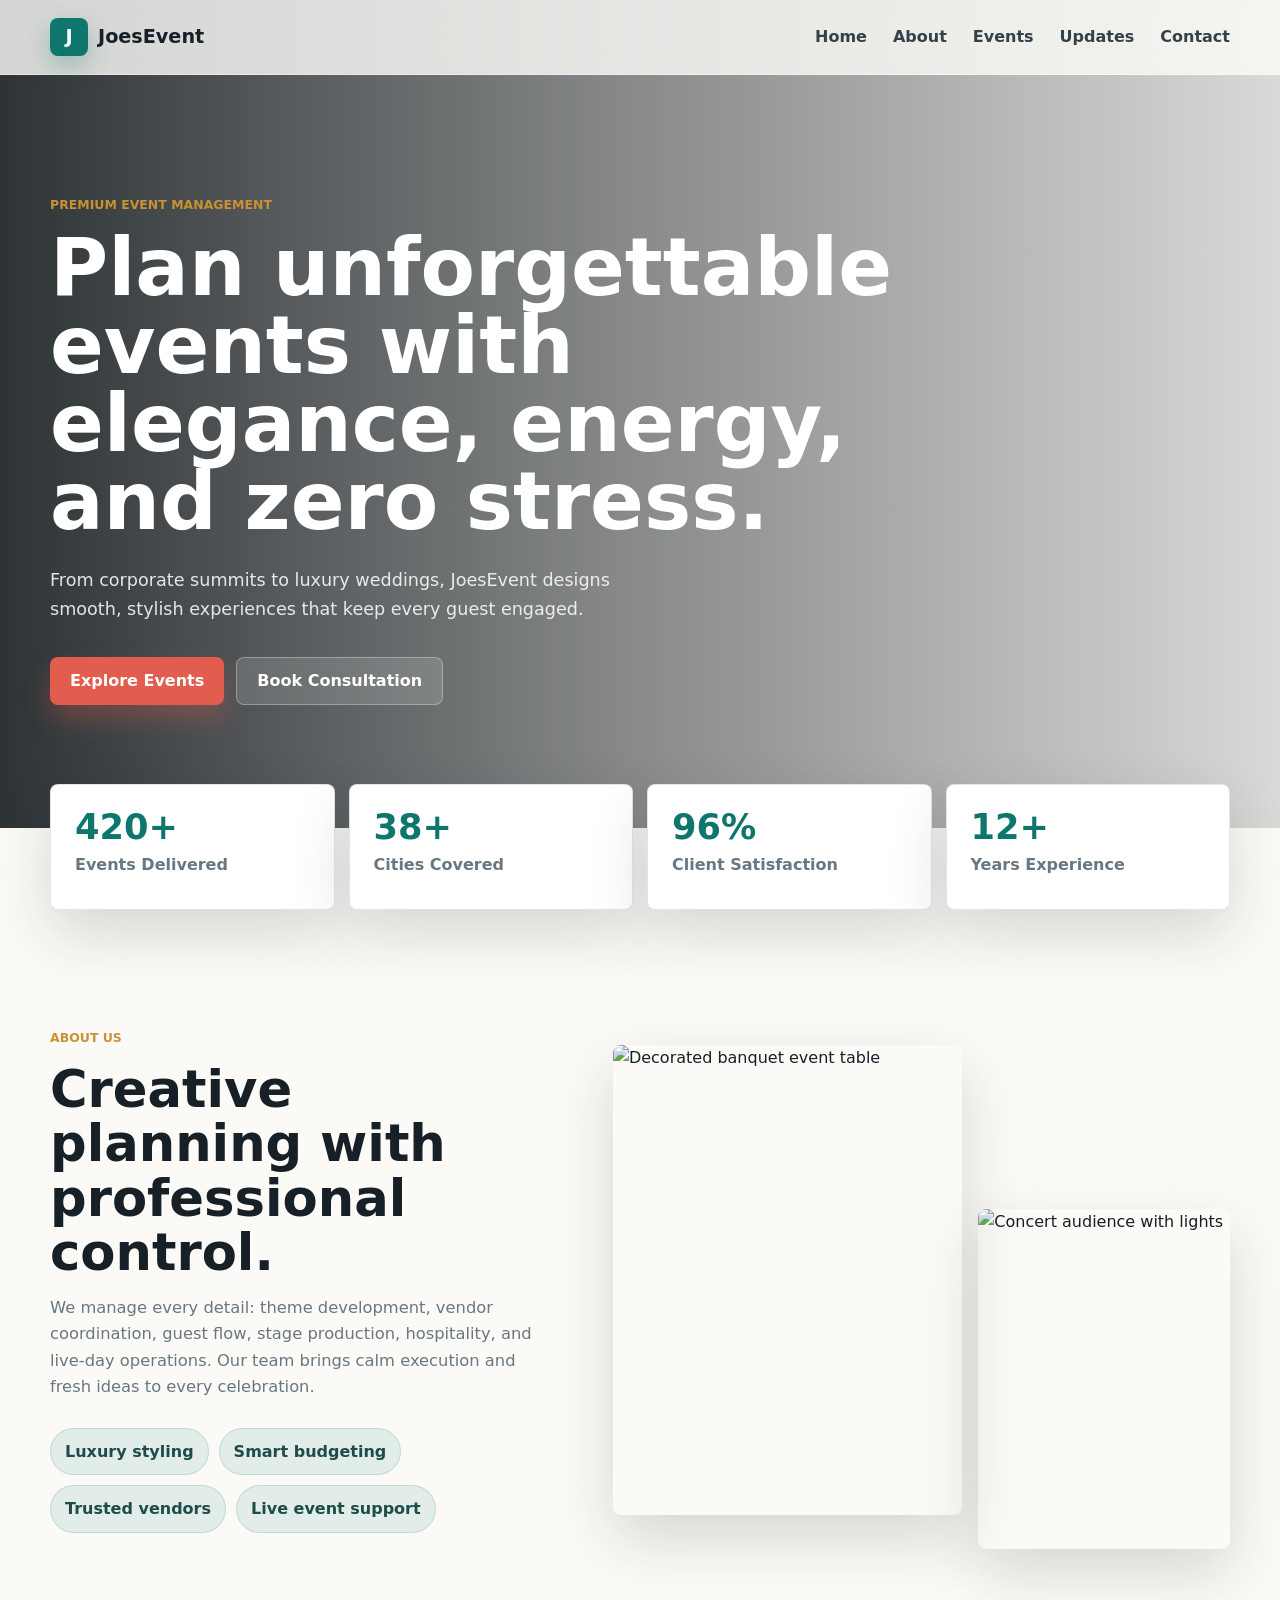
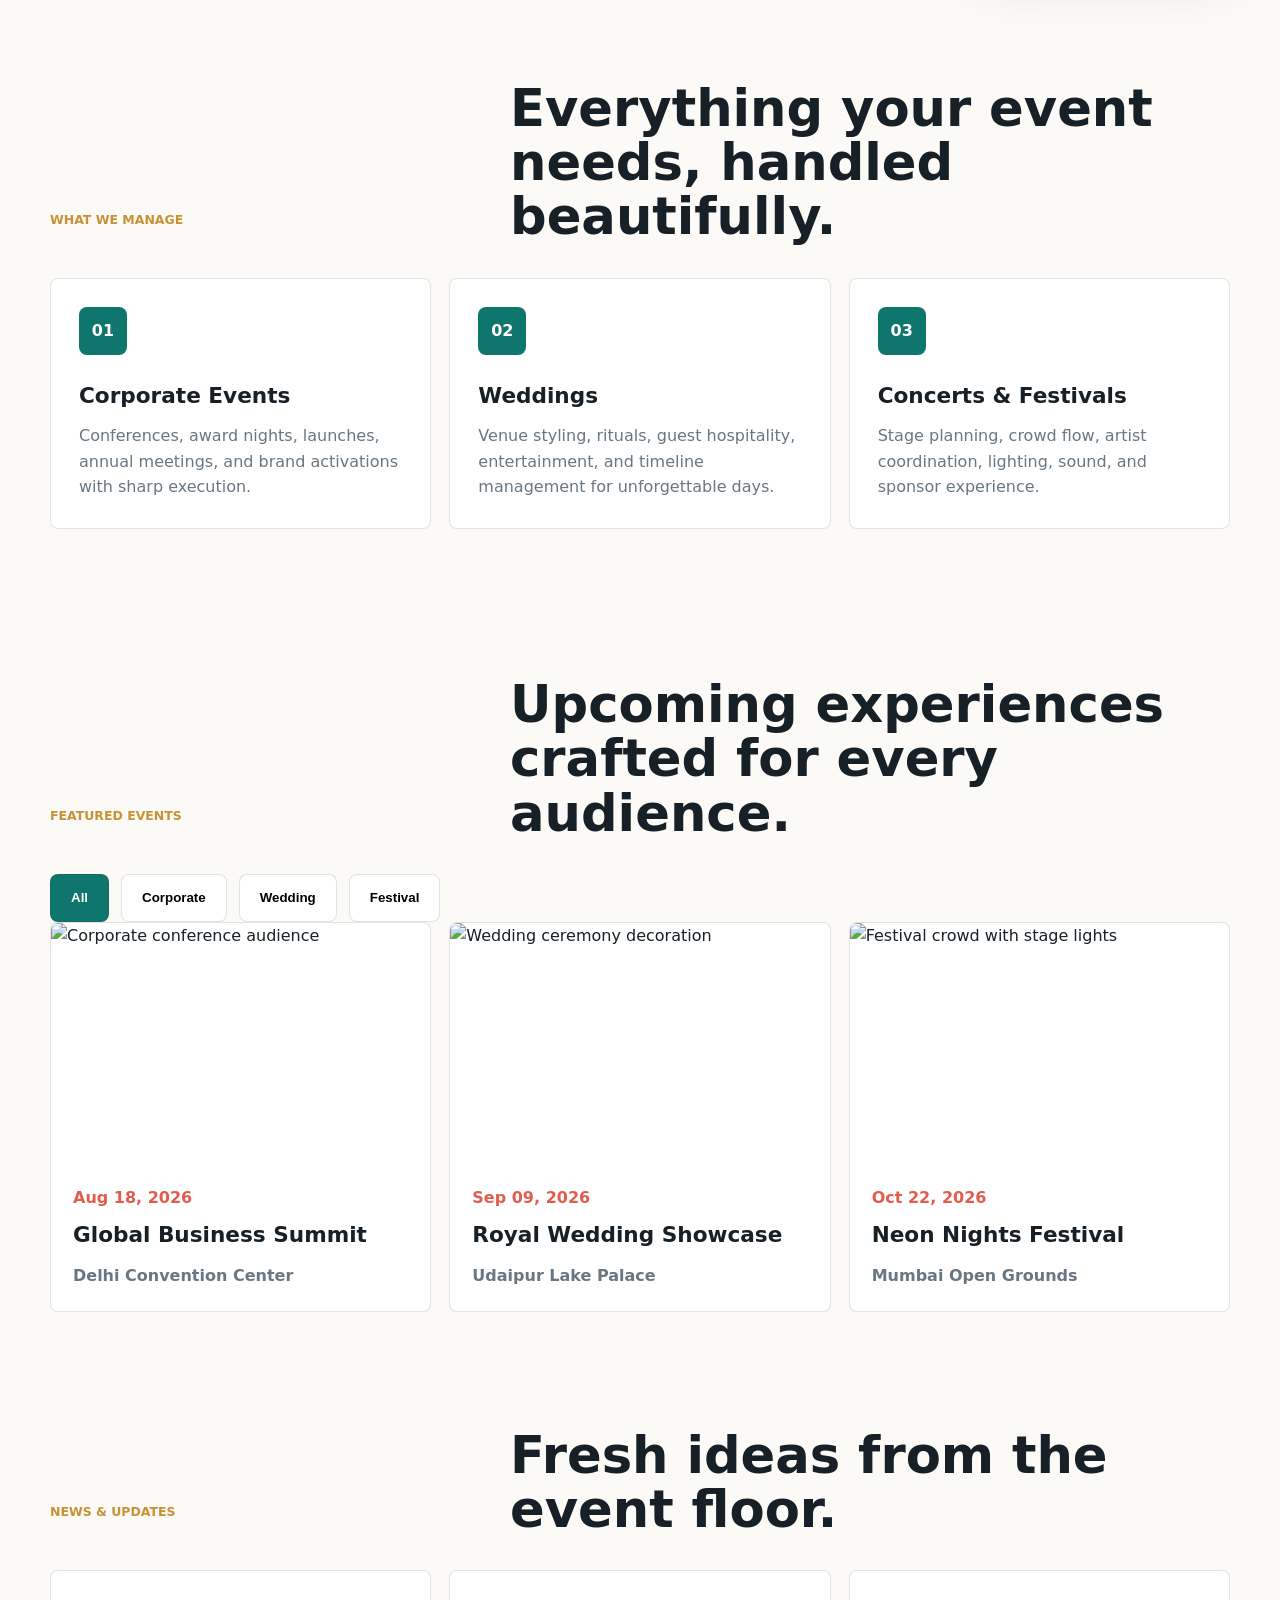
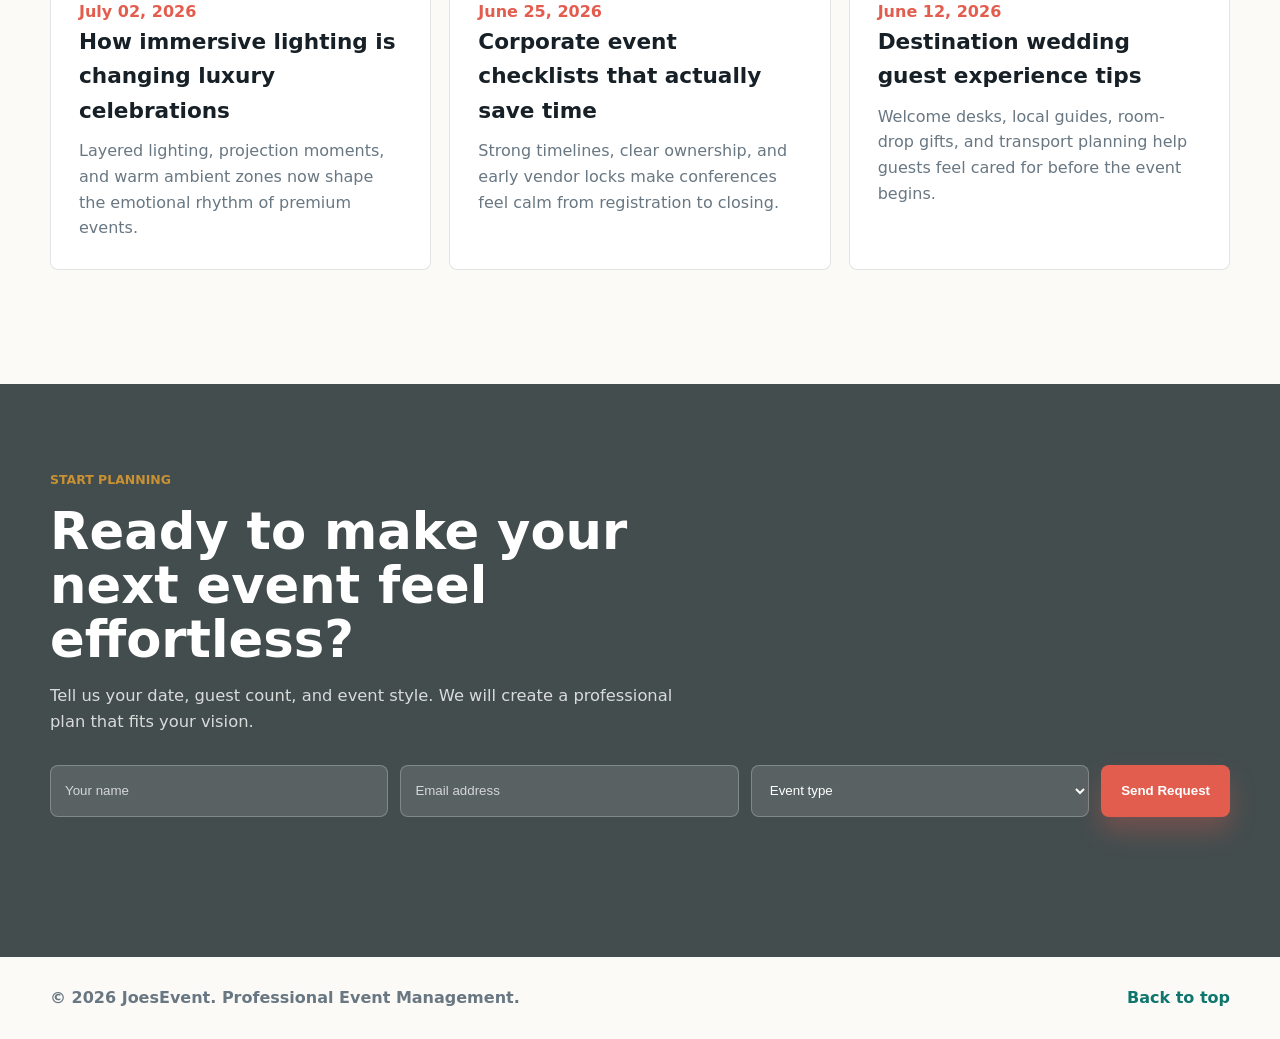
==== index.html @ 046318e8 "Add Eventra event management website" ====
<!DOCTYPE html>
<html lang="en">
  <head>
    <meta charset="UTF-8" />
    <meta name="viewport" content="width=device-width, initial-scale=1.0" />
    <title>JoesEvent | Professional Event Management</title>
    <meta
      name="description"
      content="JoesEvent is a polished event management website for corporate events, weddings, concerts, festivals, and private celebrations."
    />
    <link rel="preconnect" href="https://images.unsplash.com" />
    <link rel="stylesheet" href="styles.css" />
  </head>
  <body>
    <header class="site-header" id="top">
      <nav class="navbar" aria-label="Main navigation">
        <a class="brand" href="#home" aria-label="JoesEvent home">
          <span class="brand-mark">J</span>
          <span>JoesEvent</span>
        </a>

        <button class="menu-toggle" type="button" aria-label="Open menu" aria-expanded="false">
          <span></span>
          <span></span>
          <span></span>
        </button>

        <div class="nav-links">
          <a href="#home">Home</a>
          <a href="#about">About</a>
          <a href="#events">Events</a>
          <a href="#updates">Updates</a>
          <a href="#contact">Contact</a>
        </div>
      </nav>
    </header>

    <main>
      <section class="hero" id="home">
        <div class="hero-bg" role="img" aria-label="Elegant event hall with lighting and guests"></div>
        <div class="hero-overlay"></div>
        <div class="hero-content reveal">
          <p class="eyebrow">Premium Event Management</p>
          <h1>Plan unforgettable events with elegance, energy, and zero stress.</h1>
          <p class="hero-copy">
            From corporate summits to luxury weddings, JoesEvent designs smooth, stylish experiences that keep every guest engaged.
          </p>
          <div class="hero-actions">
            <a class="btn primary" href="#events">Explore Events</a>
            <a class="btn secondary" href="#contact">Book Consultation</a>
          </div>
        </div>
      </section>

      <section class="stats" aria-label="JoesEvent achievements">
        <div class="stat reveal">
          <strong data-count="420">0</strong>
          <span>Events Delivered</span>
        </div>
        <div class="stat reveal">
          <strong data-count="38">0</strong>
          <span>Cities Covered</span>
        </div>
        <div class="stat reveal">
          <strong data-count="96">0</strong>
          <span>Client Satisfaction</span>
        </div>
        <div class="stat reveal">
          <strong data-count="12">0</strong>
          <span>Years Experience</span>
        </div>
      </section>

      <section class="section about" id="about">
        <div class="section-text reveal">
          <p class="eyebrow">About Us</p>
          <h2>Creative planning with professional control.</h2>
          <p>
            We manage every detail: theme development, vendor coordination, guest flow, stage production, hospitality, and live-day operations.
            Our team brings calm execution and fresh ideas to every celebration.
          </p>
          <div class="feature-list">
            <span>Luxury styling</span>
            <span>Smart budgeting</span>
            <span>Trusted vendors</span>
            <span>Live event support</span>
          </div>
        </div>
        <div class="image-stack reveal">
          <img
            src="https://images.unsplash.com/photo-1511795409834-ef04bbd61622?auto=format&fit=crop&w=900&q=80"
            alt="Decorated banquet event table"
          />
          <img
            src="https://images.unsplash.com/photo-1505236858219-8359eb29e329?auto=format&fit=crop&w=720&q=80"
            alt="Concert audience with lights"
          />
        </div>
      </section>

      <section class="section services">
        <div class="section-heading reveal">
          <p class="eyebrow">What We Manage</p>
          <h2>Everything your event needs, handled beautifully.</h2>
        </div>
        <div class="service-grid">
          <article class="service-card reveal">
            <span class="service-icon">01</span>
            <h3>Corporate Events</h3>
            <p>Conferences, award nights, launches, annual meetings, and brand activations with sharp execution.</p>
          </article>
          <article class="service-card reveal">
            <span class="service-icon">02</span>
            <h3>Weddings</h3>
            <p>Venue styling, rituals, guest hospitality, entertainment, and timeline management for unforgettable days.</p>
          </article>
          <article class="service-card reveal">
            <span class="service-icon">03</span>
            <h3>Concerts & Festivals</h3>
            <p>Stage planning, crowd flow, artist coordination, lighting, sound, and sponsor experience.</p>
          </article>
        </div>
      </section>

      <section class="section events" id="events">
        <div class="section-heading reveal">
          <p class="eyebrow">Featured Events</p>
          <h2>Upcoming experiences crafted for every audience.</h2>
        </div>

        <div class="filters reveal" aria-label="Event filters">
          <button class="filter active" type="button" data-filter="all">All</button>
          <button class="filter" type="button" data-filter="corporate">Corporate</button>
          <button class="filter" type="button" data-filter="wedding">Wedding</button>
          <button class="filter" type="button" data-filter="festival">Festival</button>
        </div>

        <div class="event-grid">
          <article class="event-card reveal" data-category="corporate">
            <img src="https://images.unsplash.com/photo-1540575467063-178a50c2df87?auto=format&fit=crop&w=800&q=80" alt="Corporate conference audience" />
            <div>
              <p>Aug 18, 2026</p>
              <h3>Global Business Summit</h3>
              <span>Delhi Convention Center</span>
            </div>
          </article>
          <article class="event-card reveal" data-category="wedding">
            <img src="https://images.unsplash.com/photo-1523438885200-e635ba2c371e?auto=format&fit=crop&w=800&q=80" alt="Wedding ceremony decoration" />
            <div>
              <p>Sep 09, 2026</p>
              <h3>Royal Wedding Showcase</h3>
              <span>Udaipur Lake Palace</span>
            </div>
          </article>
          <article class="event-card reveal" data-category="festival">
            <img src="https://images.unsplash.com/photo-1492684223066-81342ee5ff30?auto=format&fit=crop&w=800&q=80" alt="Festival crowd with stage lights" />
            <div>
              <p>Oct 22, 2026</p>
              <h3>Neon Nights Festival</h3>
              <span>Mumbai Open Grounds</span>
            </div>
          </article>
        </div>
      </section>

      <section class="section updates" id="updates">
        <div class="section-heading reveal">
          <p class="eyebrow">News & Updates</p>
          <h2>Fresh ideas from the event floor.</h2>
        </div>
        <div class="update-grid">
          <article class="update-card reveal">
            <time datetime="2026-07-02">July 02, 2026</time>
            <h3>How immersive lighting is changing luxury celebrations</h3>
            <p>Layered lighting, projection moments, and warm ambient zones now shape the emotional rhythm of premium events.</p>
          </article>
          <article class="update-card reveal">
            <time datetime="2026-06-25">June 25, 2026</time>
            <h3>Corporate event checklists that actually save time</h3>
            <p>Strong timelines, clear ownership, and early vendor locks make conferences feel calm from registration to closing.</p>
          </article>
          <article class="update-card reveal">
            <time datetime="2026-06-12">June 12, 2026</time>
            <h3>Destination wedding guest experience tips</h3>
            <p>Welcome desks, local guides, room-drop gifts, and transport planning help guests feel cared for before the event begins.</p>
          </article>
        </div>
      </section>

      <section class="cta" id="contact">
        <div class="cta-content reveal">
          <p class="eyebrow">Start Planning</p>
          <h2>Ready to make your next event feel effortless?</h2>
          <p>Tell us your date, guest count, and event style. We will create a professional plan that fits your vision.</p>
          <form class="contact-form">
            <input type="text" name="name" placeholder="Your name" aria-label="Your name" required />
            <input type="email" name="email" placeholder="Email address" aria-label="Email address" required />
            <select name="eventType" aria-label="Event type" required>
              <option value="">Event type</option>
              <option>Corporate</option>
              <option>Wedding</option>
              <option>Festival</option>
              <option>Private Party</option>
            </select>
            <button class="btn primary" type="submit">Send Request</button>
          </form>
          <p class="form-status" role="status" aria-live="polite"></p>
        </div>
      </section>
    </main>

    <footer class="site-footer">
      <p>&copy; 2026 JoesEvent. Professional Event Management.</p>
      <a href="#top">Back to top</a>
    </footer>

    <script src="script.js"></script>
  </body>
</html>
---- styles.css ----
:root {
  --ink: #172026;
  --muted: #687782;
  --paper: #fbfaf7;
  --white: #ffffff;
  --teal: #0f766e;
  --coral: #e35d4f;
  --gold: #c89134;
  --line: rgba(23, 32, 38, 0.12);
  --shadow: 0 24px 60px rgba(23, 32, 38, 0.16);
}

* {
  box-sizing: border-box;
}

html {
  scroll-behavior: smooth;
}

body {
  margin: 0;
  font-family: Inter, ui-sans-serif, system-ui, -apple-system, BlinkMacSystemFont, "Segoe UI", sans-serif;
  color: var(--ink);
  background: var(--paper);
  line-height: 1.6;
}

img {
  display: block;
  width: 100%;
}

a {
  color: inherit;
  text-decoration: none;
}

.site-header {
  position: fixed;
  inset: 0 0 auto;
  z-index: 20;
  background: rgba(251, 250, 247, 0.82);
  border-bottom: 1px solid rgba(255, 255, 255, 0.35);
  backdrop-filter: blur(18px);
}

.navbar {
  width: min(1180px, calc(100% - 32px));
  min-height: 74px;
  margin: 0 auto;
  display: flex;
  align-items: center;
  justify-content: space-between;
  gap: 24px;
}

.brand {
  display: inline-flex;
  align-items: center;
  gap: 10px;
  font-size: 1.2rem;
  font-weight: 800;
}

.brand-mark {
  display: grid;
  place-items: center;
  width: 38px;
  height: 38px;
  color: var(--white);
  background: var(--teal);
  border-radius: 8px;
  box-shadow: 0 10px 24px rgba(15, 118, 110, 0.3);
}

.nav-links {
  display: flex;
  align-items: center;
  gap: 26px;
  color: #334148;
  font-weight: 700;
}

.nav-links a {
  position: relative;
}

.nav-links a::after {
  position: absolute;
  left: 0;
  bottom: -8px;
  width: 0;
  height: 2px;
  content: "";
  background: var(--coral);
  transition: width 220ms ease;
}

.nav-links a:hover::after {
  width: 100%;
}

.menu-toggle {
  display: none;
  width: 44px;
  height: 44px;
  border: 1px solid var(--line);
  border-radius: 8px;
  background: var(--white);
  cursor: pointer;
}

.menu-toggle span {
  display: block;
  width: 20px;
  height: 2px;
  margin: 5px auto;
  background: var(--ink);
}

.hero {
  position: relative;
  min-height: 92vh;
  display: grid;
  align-items: center;
  overflow: hidden;
}

.hero-bg {
  position: absolute;
  inset: 0;
  background-image: url("https://images.unsplash.com/photo-1519167758481-83f550bb49b3?auto=format&fit=crop&w=1800&q=85");
  background-position: center;
  background-size: cover;
  transform: scale(1.05);
  animation: heroFloat 14s ease-in-out infinite alternate;
}

.hero-overlay {
  position: absolute;
  inset: 0;
  background: linear-gradient(90deg, rgba(12, 18, 22, 0.86), rgba(12, 18, 22, 0.48), rgba(12, 18, 22, 0.14));
}

.hero-content {
  position: relative;
  width: min(1180px, calc(100% - 32px));
  margin: 0 auto;
  padding-top: 72px;
  color: var(--white);
}

.eyebrow {
  margin: 0 0 14px;
  color: var(--gold);
  font-size: 0.78rem;
  font-weight: 900;
  letter-spacing: 0;
  text-transform: uppercase;
}

h1,
h2,
h3,
p {
  overflow-wrap: anywhere;
}

h1 {
  max-width: 920px;
  margin: 0;
  font-size: clamp(2.7rem, 6.2vw, 5.2rem);
  line-height: 0.98;
}

.hero-copy {
  max-width: 620px;
  margin: 26px 0 0;
  color: rgba(255, 255, 255, 0.86);
  font-size: 1.1rem;
}

.hero-actions,
.filters {
  display: flex;
  flex-wrap: wrap;
  gap: 12px;
  margin-top: 34px;
}

.btn,
.filter {
  min-height: 48px;
  display: inline-flex;
  align-items: center;
  justify-content: center;
  border: 0;
  border-radius: 8px;
  padding: 0 20px;
  font-weight: 800;
  cursor: pointer;
  transition: transform 180ms ease, box-shadow 180ms ease, background 180ms ease;
}

.btn:hover,
.filter:hover {
  transform: translateY(-2px);
}

.primary {
  color: var(--white);
  background: var(--coral);
  box-shadow: 0 14px 26px rgba(227, 93, 79, 0.3);
}

.secondary {
  color: var(--white);
  background: rgba(255, 255, 255, 0.14);
  border: 1px solid rgba(255, 255, 255, 0.3);
}

.section,
.stats,
.cta-content {
  width: min(1180px, calc(100% - 32px));
  margin: 0 auto;
}

.stats {
  display: grid;
  grid-template-columns: repeat(4, 1fr);
  gap: 14px;
  transform: translateY(-44px);
}

.stat {
  min-height: 126px;
  padding: 24px;
  background: var(--white);
  border: 1px solid var(--line);
  border-radius: 8px;
  box-shadow: var(--shadow);
}

.stat strong {
  display: block;
  color: var(--teal);
  font-size: 2.2rem;
  line-height: 1;
}

.stat span {
  display: block;
  margin-top: 8px;
  color: var(--muted);
  font-weight: 700;
}

.section {
  padding: 74px 0;
}

.about {
  display: grid;
  grid-template-columns: 0.9fr 1.1fr;
  gap: 58px;
  align-items: center;
}

.section-text h2,
.section-heading h2,
.cta h2 {
  max-width: 720px;
  margin: 0;
  font-size: clamp(2rem, 4vw, 3.6rem);
  line-height: 1.06;
}

.section-text p:not(.eyebrow),
.cta p:not(.eyebrow) {
  max-width: 640px;
  color: var(--muted);
  font-size: 1.02rem;
}

.feature-list {
  display: flex;
  flex-wrap: wrap;
  gap: 10px;
  margin-top: 28px;
}

.feature-list span {
  padding: 10px 14px;
  color: #1d4c49;
  background: rgba(15, 118, 110, 0.1);
  border: 1px solid rgba(15, 118, 110, 0.16);
  border-radius: 999px;
  font-weight: 800;
}

.image-stack {
  display: grid;
  grid-template-columns: 1fr 0.72fr;
  gap: 16px;
  align-items: end;
}

.image-stack img {
  height: 470px;
  object-fit: cover;
  border-radius: 8px;
  box-shadow: var(--shadow);
}

.image-stack img:nth-child(2) {
  height: 340px;
  margin-bottom: -34px;
}

.section-heading {
  display: flex;
  align-items: end;
  justify-content: space-between;
  gap: 24px;
  margin-bottom: 34px;
}

.service-grid,
.event-grid,
.update-grid {
  display: grid;
  grid-template-columns: repeat(3, 1fr);
  gap: 18px;
}

.service-card,
.update-card {
  min-height: 250px;
  padding: 28px;
  background: var(--white);
  border: 1px solid var(--line);
  border-radius: 8px;
  transition: transform 220ms ease, box-shadow 220ms ease;
}

.service-card:hover,
.update-card:hover,
.event-card:hover {
  transform: translateY(-6px);
  box-shadow: var(--shadow);
}

.service-icon {
  display: inline-grid;
  place-items: center;
  width: 48px;
  height: 48px;
  margin-bottom: 24px;
  color: var(--white);
  background: var(--teal);
  border-radius: 8px;
  font-weight: 900;
}

.service-card h3,
.update-card h3,
.event-card h3 {
  margin: 0 0 10px;
  font-size: 1.35rem;
}

.service-card p,
.update-card p {
  margin: 0;
  color: var(--muted);
}

.filter {
  background: var(--white);
  border: 1px solid var(--line);
}

.filter.active {
  color: var(--white);
  background: var(--teal);
}

.event-card {
  overflow: hidden;
  background: var(--white);
  border: 1px solid var(--line);
  border-radius: 8px;
  transition: transform 220ms ease, box-shadow 220ms ease, opacity 220ms ease;
}

.event-card.hide {
  display: none;
}

.event-card img {
  height: 240px;
  object-fit: cover;
}

.event-card div {
  padding: 22px;
}

.event-card p,
.update-card time {
  margin: 0 0 8px;
  color: var(--coral);
  font-weight: 900;
}

.event-card span {
  color: var(--muted);
  font-weight: 700;
}

.updates {
  padding-top: 42px;
}

.cta {
  margin-top: 40px;
  padding: 86px 0;
  color: var(--white);
  background:
    linear-gradient(rgba(15, 28, 31, 0.78), rgba(15, 28, 31, 0.78)),
    url("https://images.unsplash.com/photo-1464366400600-7168b8af9bc3?auto=format&fit=crop&w=1600&q=85") center/cover;
}

.cta-content p:not(.eyebrow) {
  color: rgba(255, 255, 255, 0.8);
}

.contact-form {
  display: grid;
  grid-template-columns: 1fr 1fr 1fr auto;
  gap: 12px;
  margin-top: 30px;
}

.contact-form input,
.contact-form select {
  min-height: 52px;
  width: 100%;
  border: 1px solid rgba(255, 255, 255, 0.24);
  border-radius: 8px;
  padding: 0 14px;
  color: var(--white);
  background: rgba(255, 255, 255, 0.12);
  outline: none;
}

.contact-form input::placeholder {
  color: rgba(255, 255, 255, 0.74);
}

.contact-form option {
  color: var(--ink);
}

.form-status {
  min-height: 24px;
  margin-top: 14px;
  font-weight: 800;
}

.site-footer {
  width: min(1180px, calc(100% - 32px));
  min-height: 82px;
  margin: 0 auto;
  display: flex;
  align-items: center;
  justify-content: space-between;
  gap: 20px;
  color: var(--muted);
  font-weight: 700;
}

.site-footer a {
  color: var(--teal);
}

.reveal {
  opacity: 0;
  transform: translateY(28px);
  transition: opacity 700ms ease, transform 700ms ease;
}

.reveal.visible {
  opacity: 1;
  transform: translateY(0);
}

@keyframes heroFloat {
  from {
    transform: scale(1.05) translateY(0);
  }
  to {
    transform: scale(1.1) translateY(-18px);
  }
}

@media (max-width: 900px) {
  .menu-toggle {
    display: block;
  }

  .nav-links {
    position: absolute;
    top: 74px;
    right: 16px;
    left: 16px;
    display: none;
    flex-direction: column;
    align-items: stretch;
    gap: 0;
    padding: 12px;
    background: var(--white);
    border: 1px solid var(--line);
    border-radius: 8px;
    box-shadow: var(--shadow);
  }

  .nav-links.open {
    display: flex;
  }

  .nav-links a {
    padding: 12px;
  }

  .stats,
  .about,
  .service-grid,
  .event-grid,
  .update-grid,
  .contact-form {
    grid-template-columns: 1fr 1fr;
  }

  .about {
    gap: 40px;
  }

  .section-heading {
    display: block;
  }

  .contact-form .btn {
    grid-column: span 2;
  }
}

@media (max-width: 640px) {
  .hero {
    min-height: 88vh;
  }

  .hero-overlay {
    background: rgba(12, 18, 22, 0.72);
  }

  .stats,
  .about,
  .service-grid,
  .event-grid,
  .update-grid,
  .contact-form,
  .image-stack {
    grid-template-columns: 1fr;
  }

  .stats {
    transform: translateY(-24px);
  }

  .section {
    padding: 56px 0;
  }

  .image-stack img,
  .image-stack img:nth-child(2) {
    height: 310px;
    margin: 0;
  }

  .contact-form .btn {
    grid-column: auto;
  }

  .site-footer {
    flex-direction: column;
    justify-content: center;
    text-align: center;
  }
}

@media (prefers-reduced-motion: reduce) {
  *,
  *::before,
  *::after {
    scroll-behavior: auto !important;
    animation-duration: 0.01ms !important;
    animation-iteration-count: 1 !important;
    transition-duration: 0.01ms !important;
  }
}
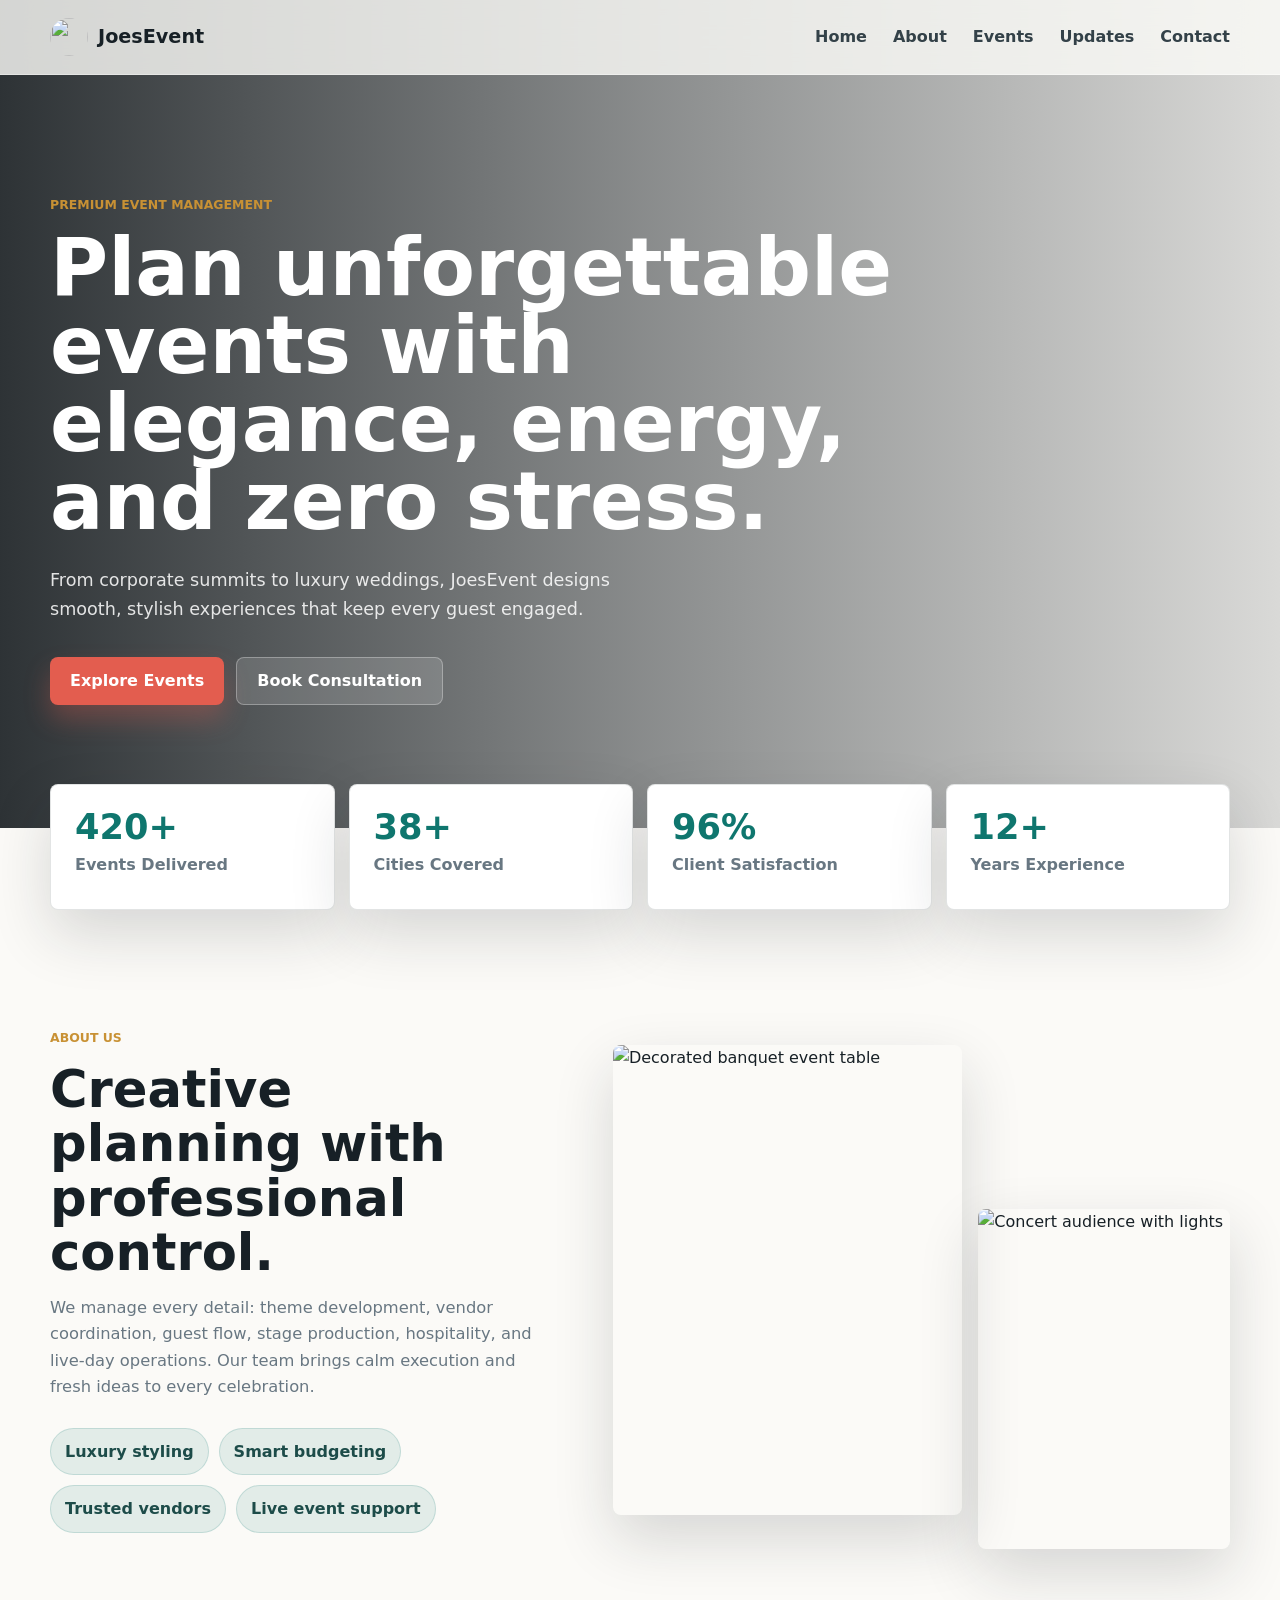
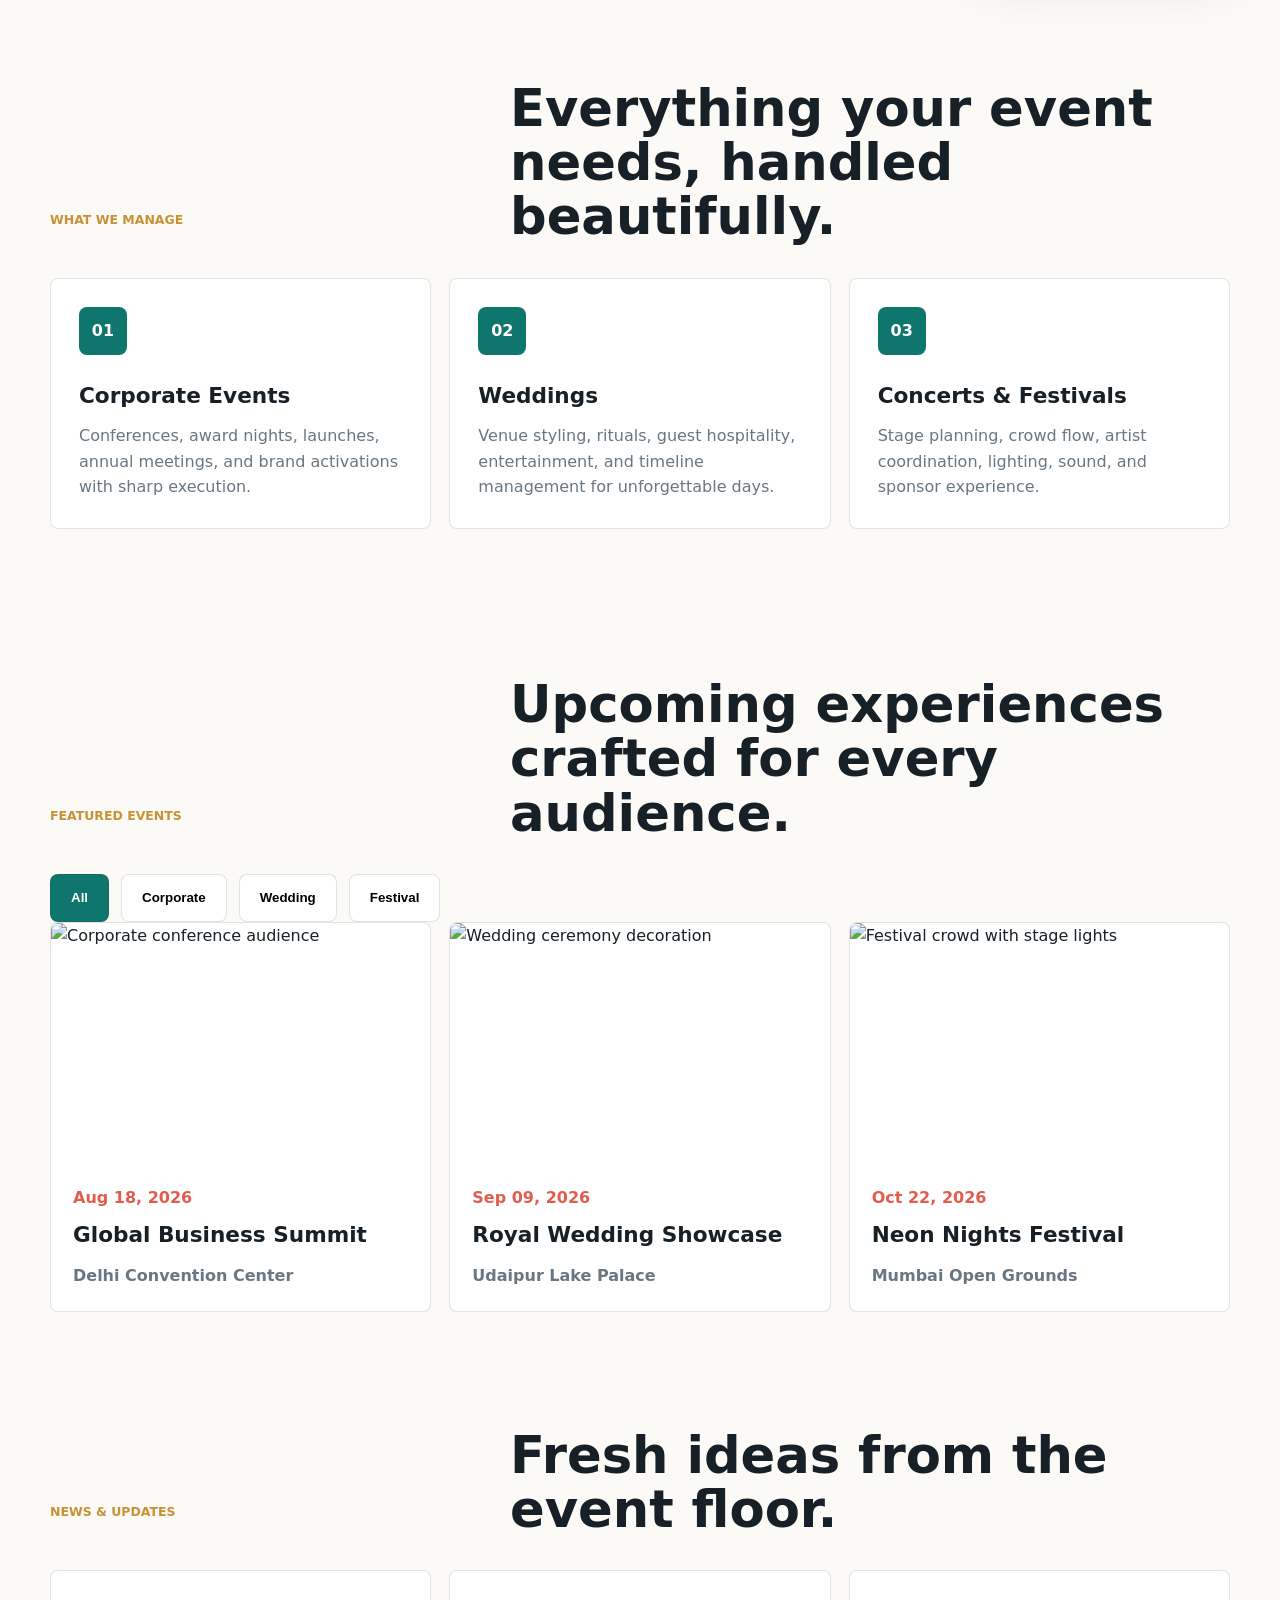
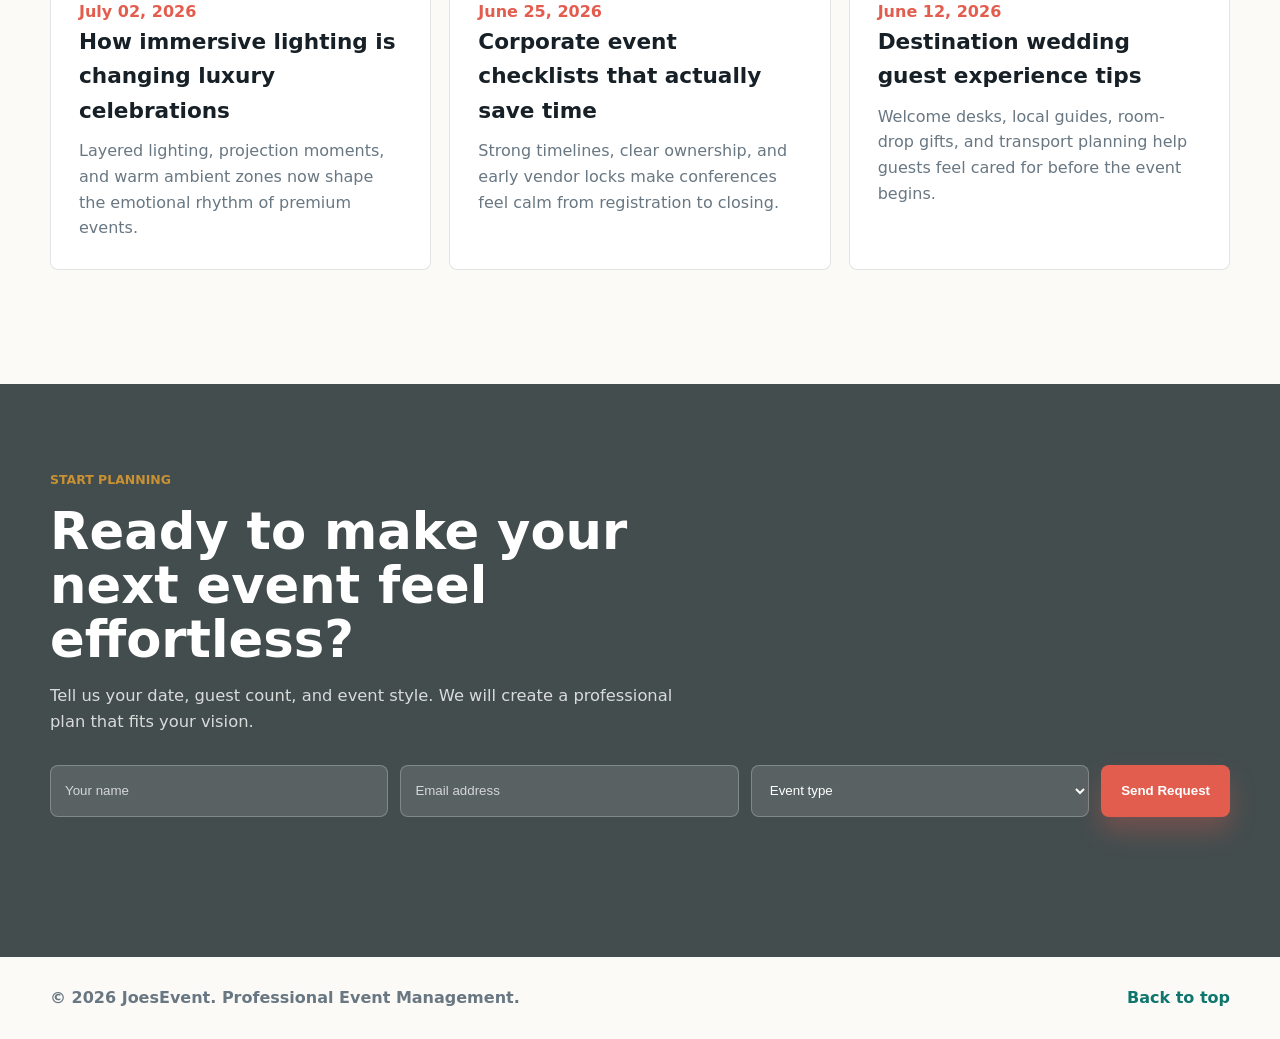
==== commit 00d5cb78: "updates" ====
--- a/index.html
+++ b/index.html
@@ -15,7 +15,7 @@
     <header class="site-header" id="top">
       <nav class="navbar" aria-label="Main navigation">
         <a class="brand" href="#home" aria-label="JoesEvent home">
-          <span class="brand-mark">J</span>
+          <span ><img class="brand-mark" src="../event mange/images/logo.png" >   </span>
           <span>JoesEvent</span>
         </a>
 
--- a/styles.css
+++ b/styles.css
@@ -68,10 +68,10 @@
   place-items: center;
   width: 38px;
   height: 38px;
-  color: var(--white);
-  background: var(--teal);
-  border-radius: 8px;
-  box-shadow: 0 10px 24px rgba(15, 118, 110, 0.3);
+  /* color: var(--white); */
+  /* background: var(--teal); */
+  border-radius: 20px;
+  /* box-shadow: 0 10px 24px; */
 }
 
 .nav-links {
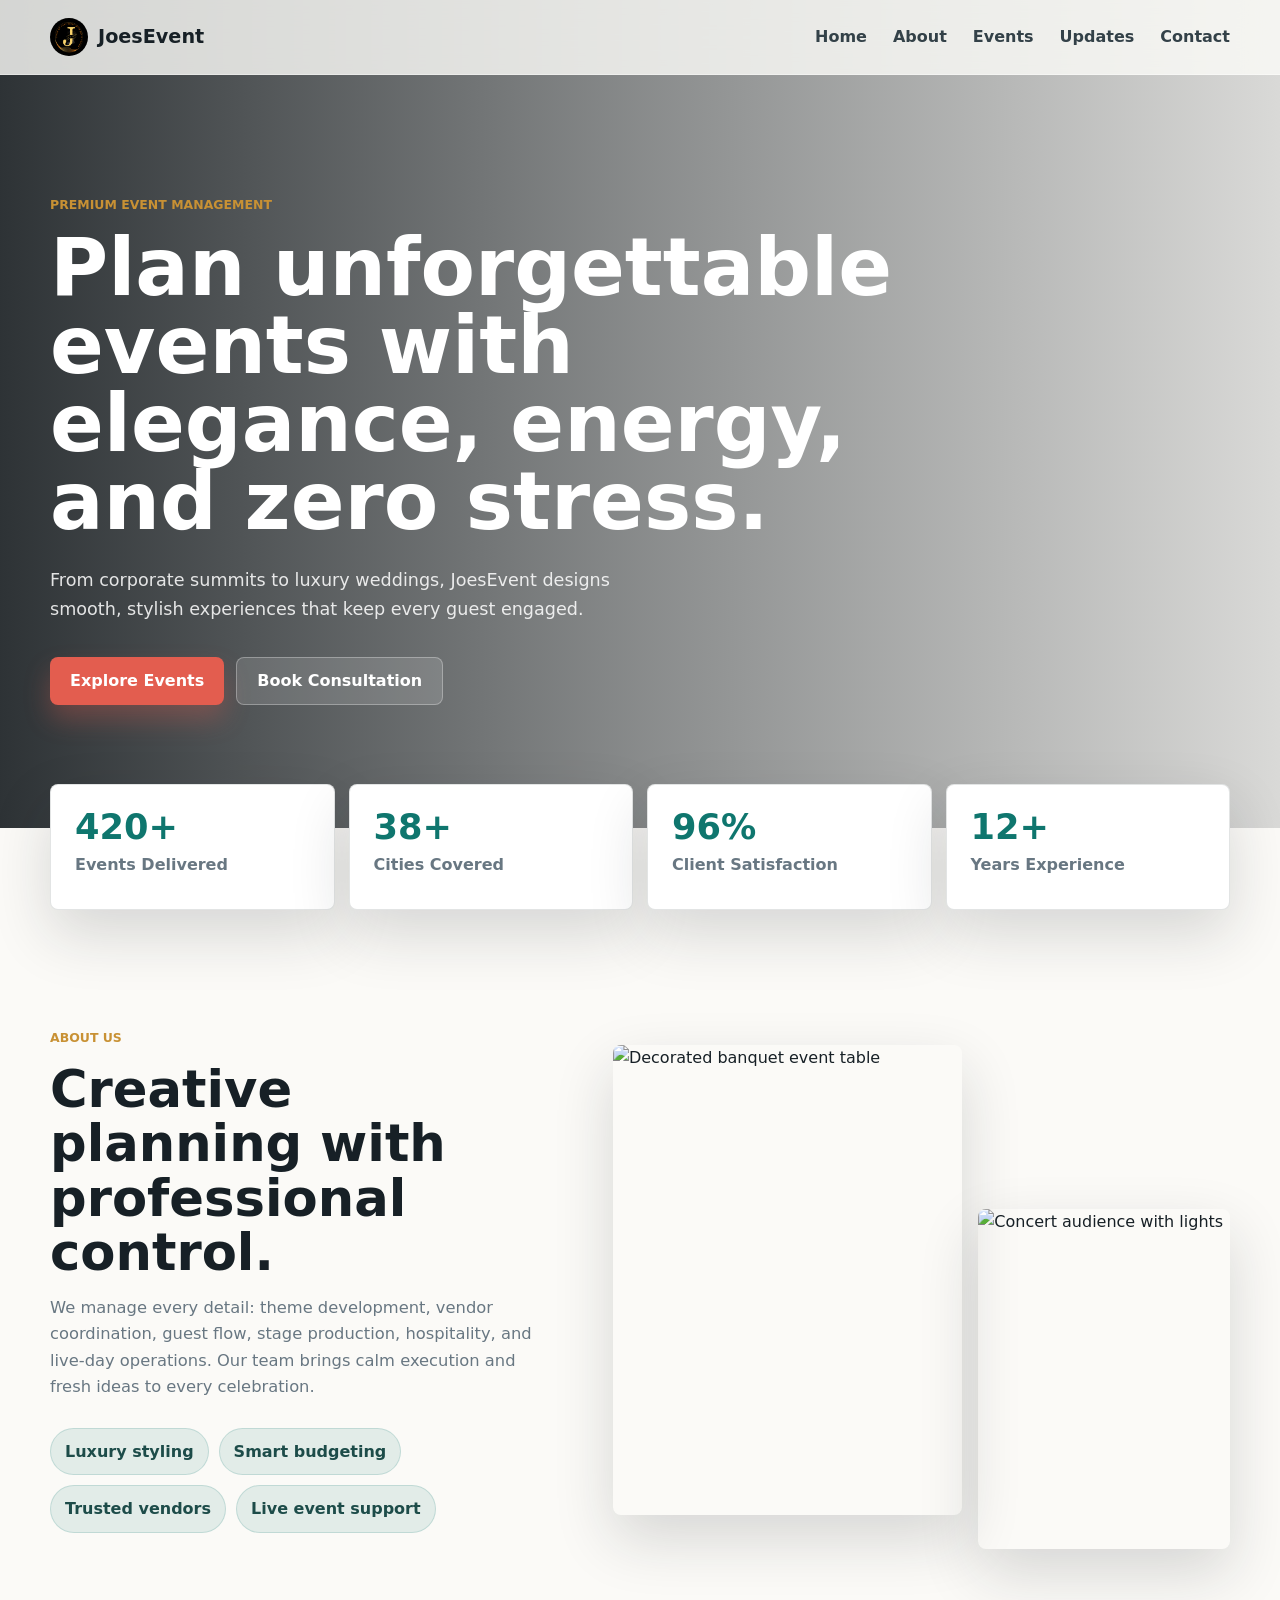
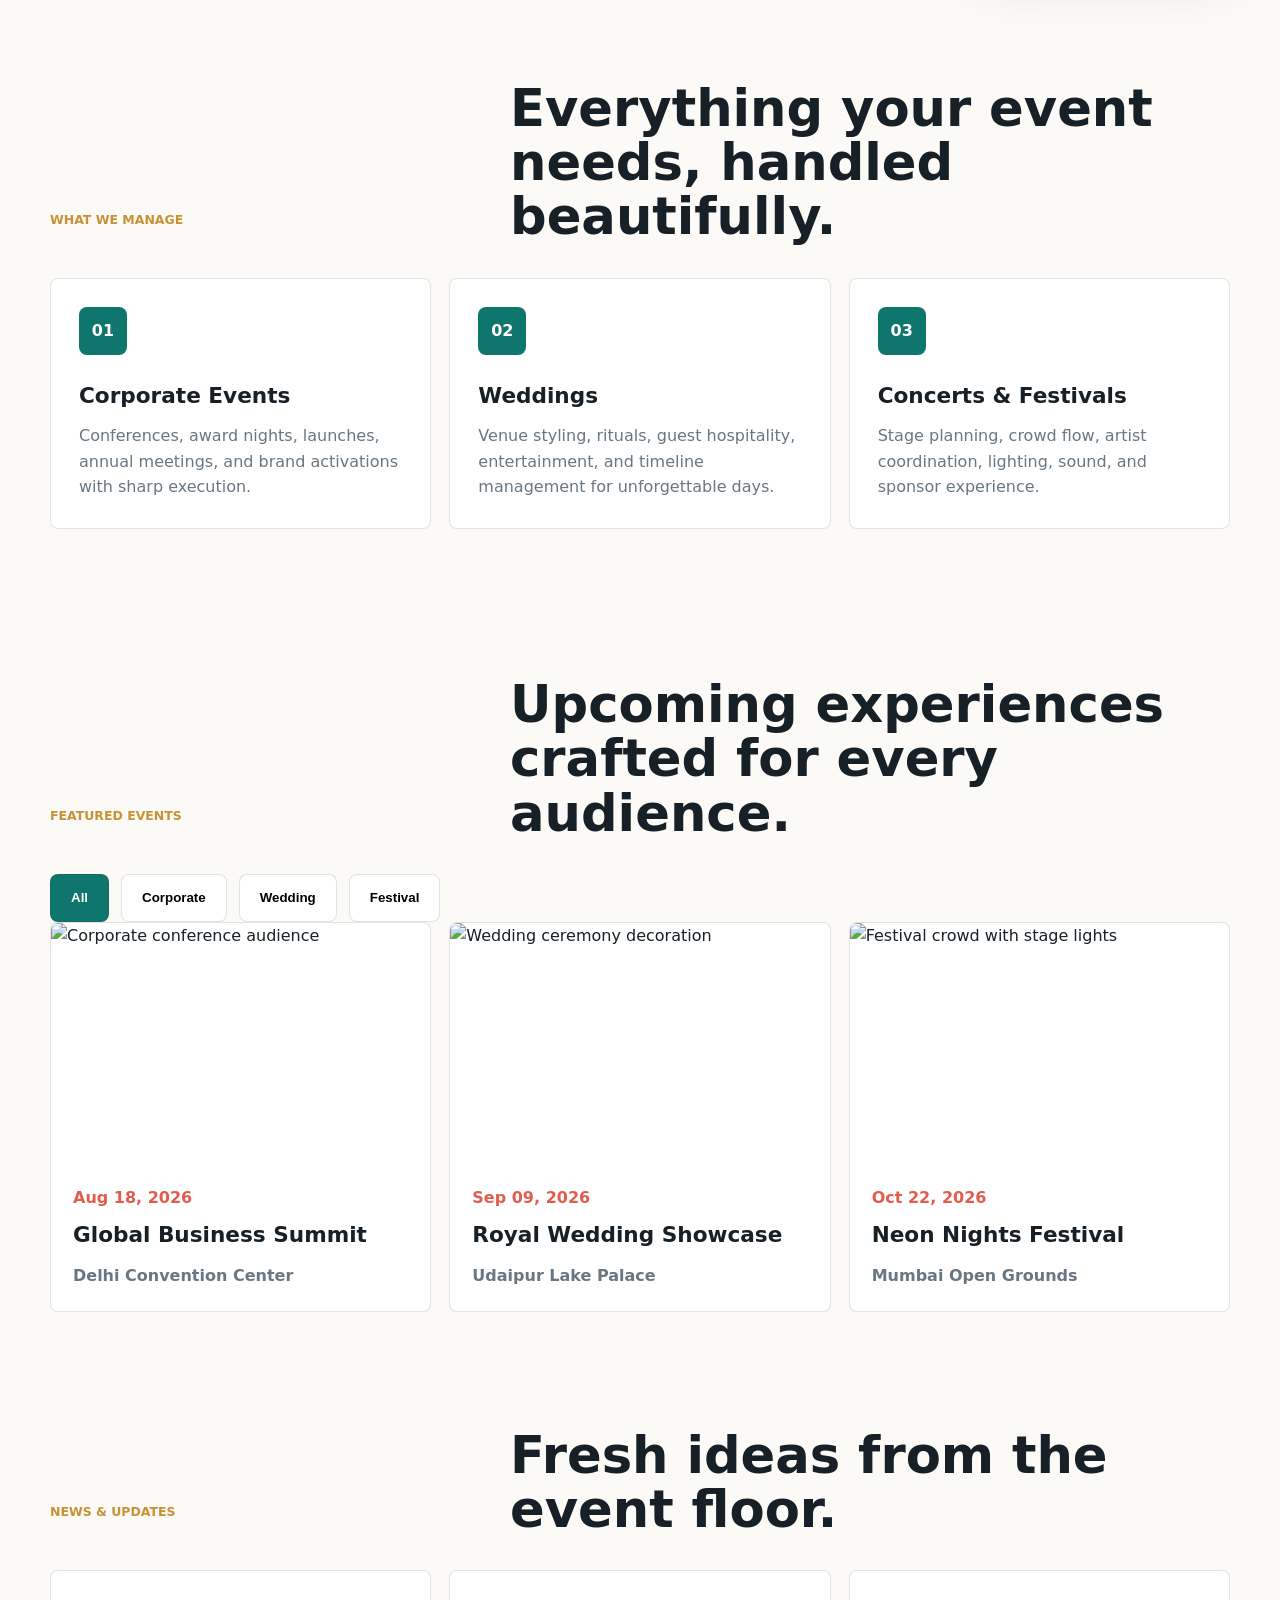
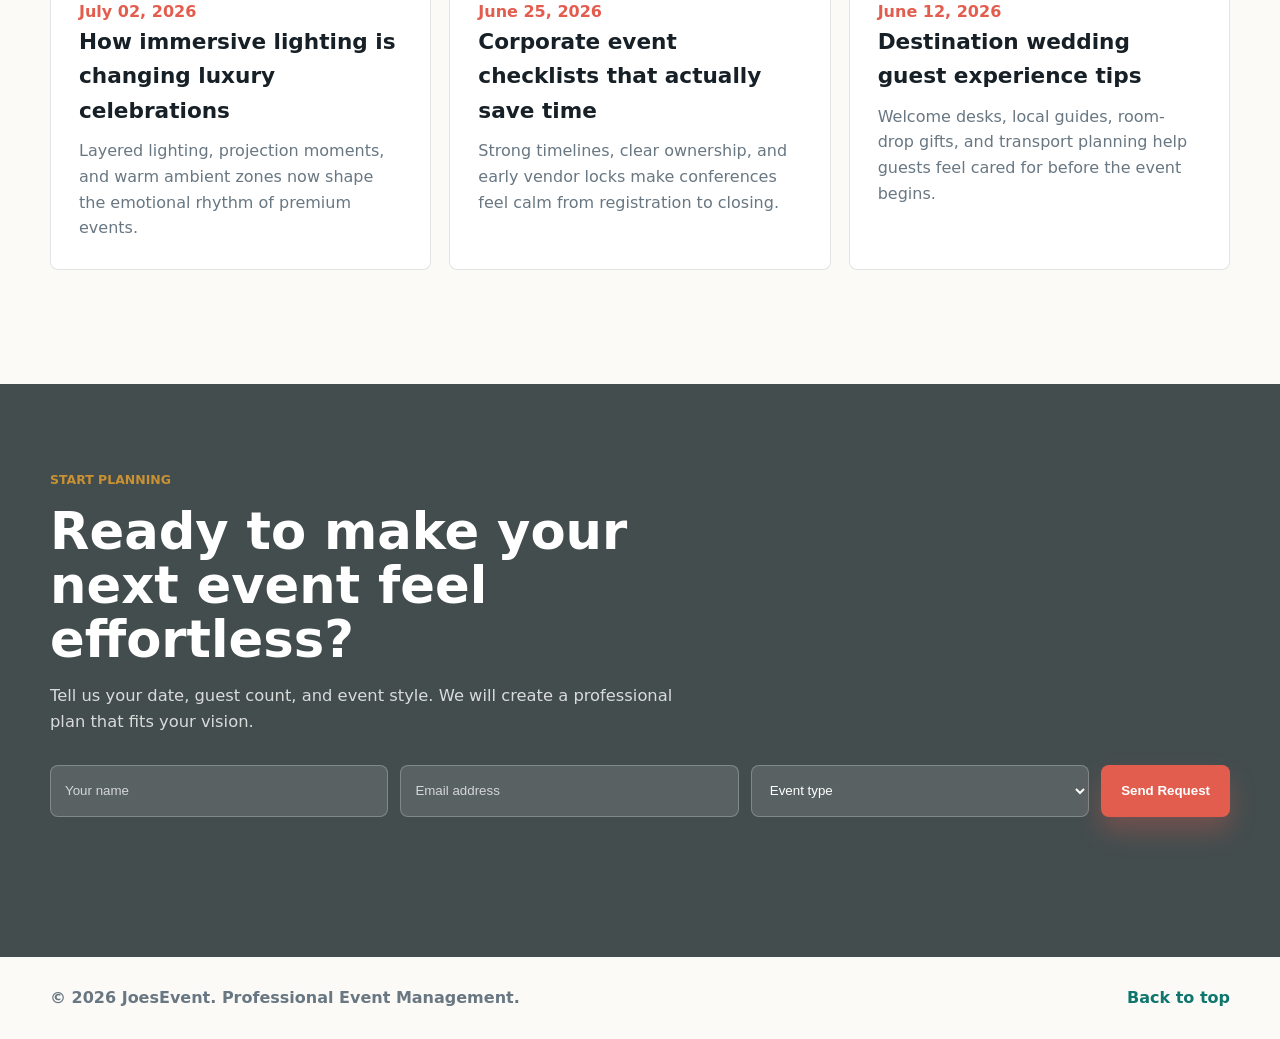
==== commit 57ca632c: "path updates" ====
--- a/index.html
+++ b/index.html
@@ -15,7 +15,7 @@
     <header class="site-header" id="top">
       <nav class="navbar" aria-label="Main navigation">
         <a class="brand" href="#home" aria-label="JoesEvent home">
-          <span ><img class="brand-mark" src="../event mange/images/logo.png" >   </span>
+          <span ><img class="brand-mark" src="./images/logo.png" >   </span>
           <span>JoesEvent</span>
         </a>
 
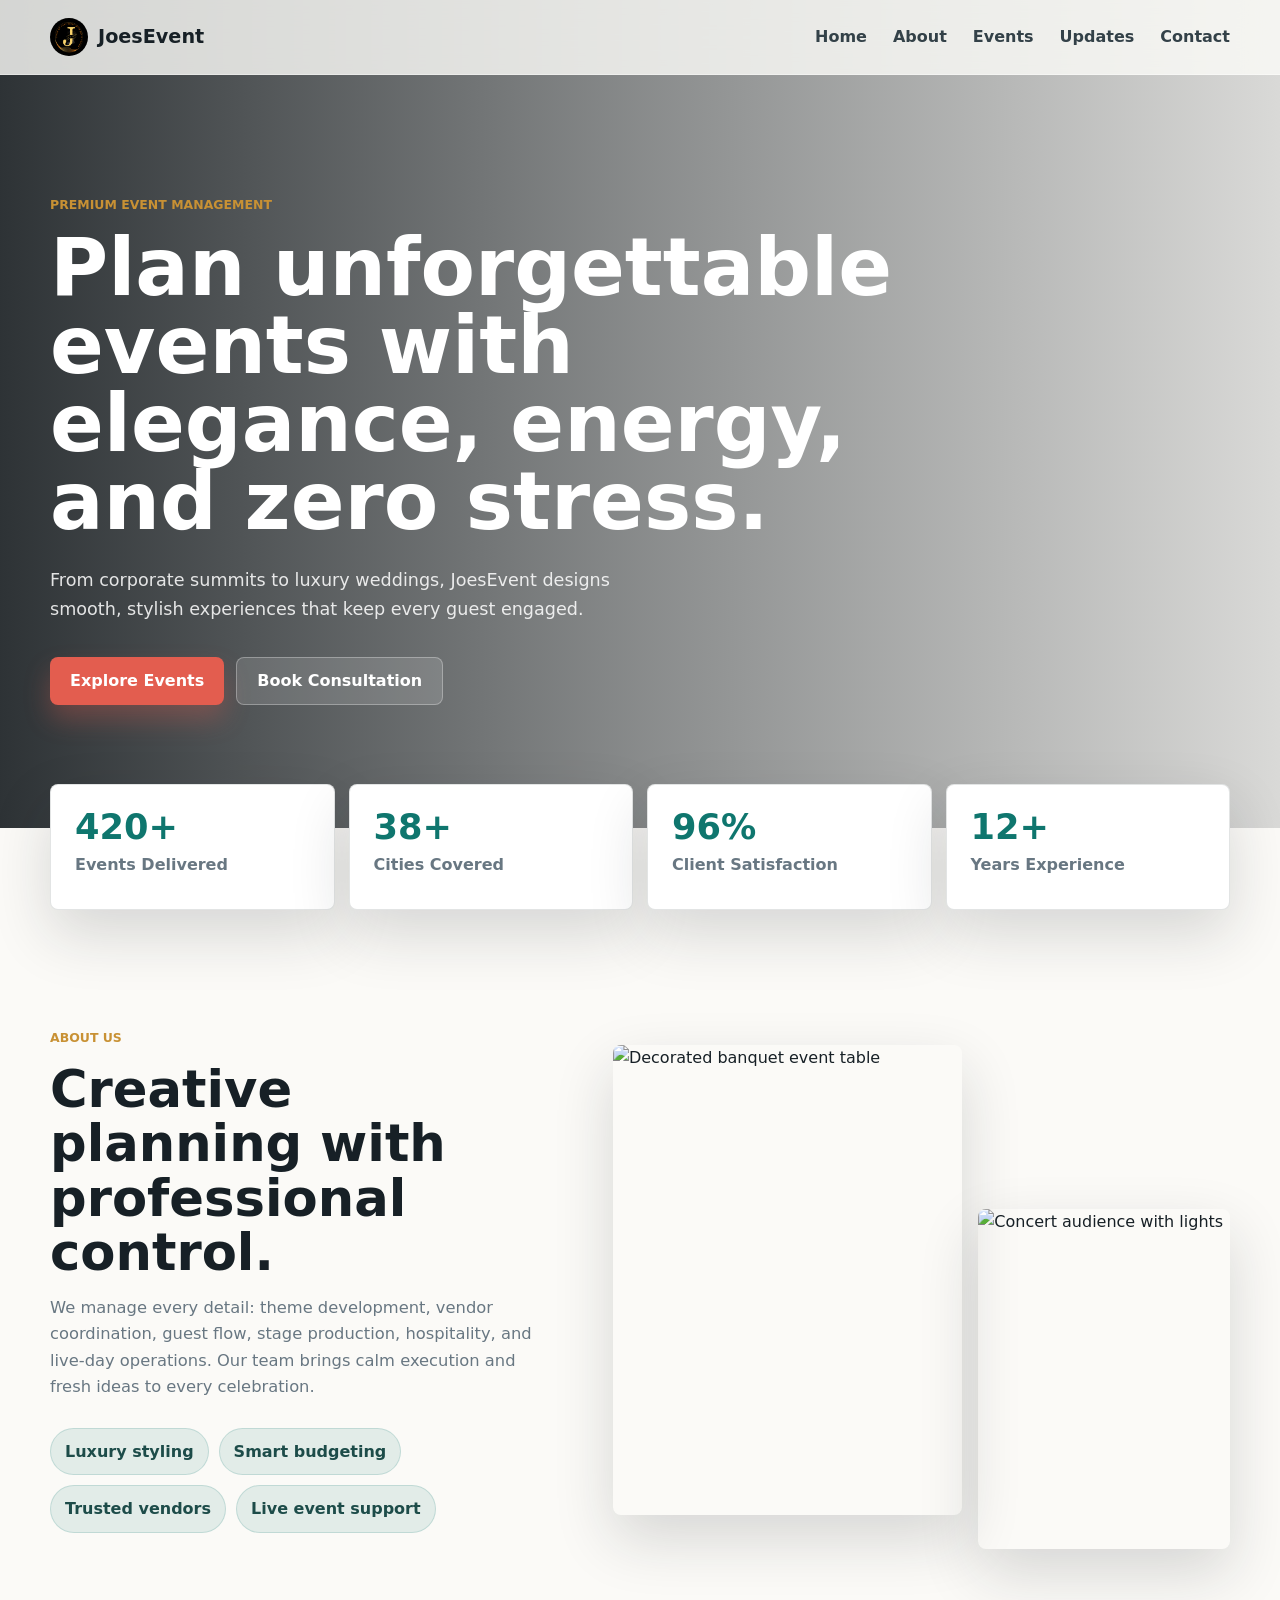
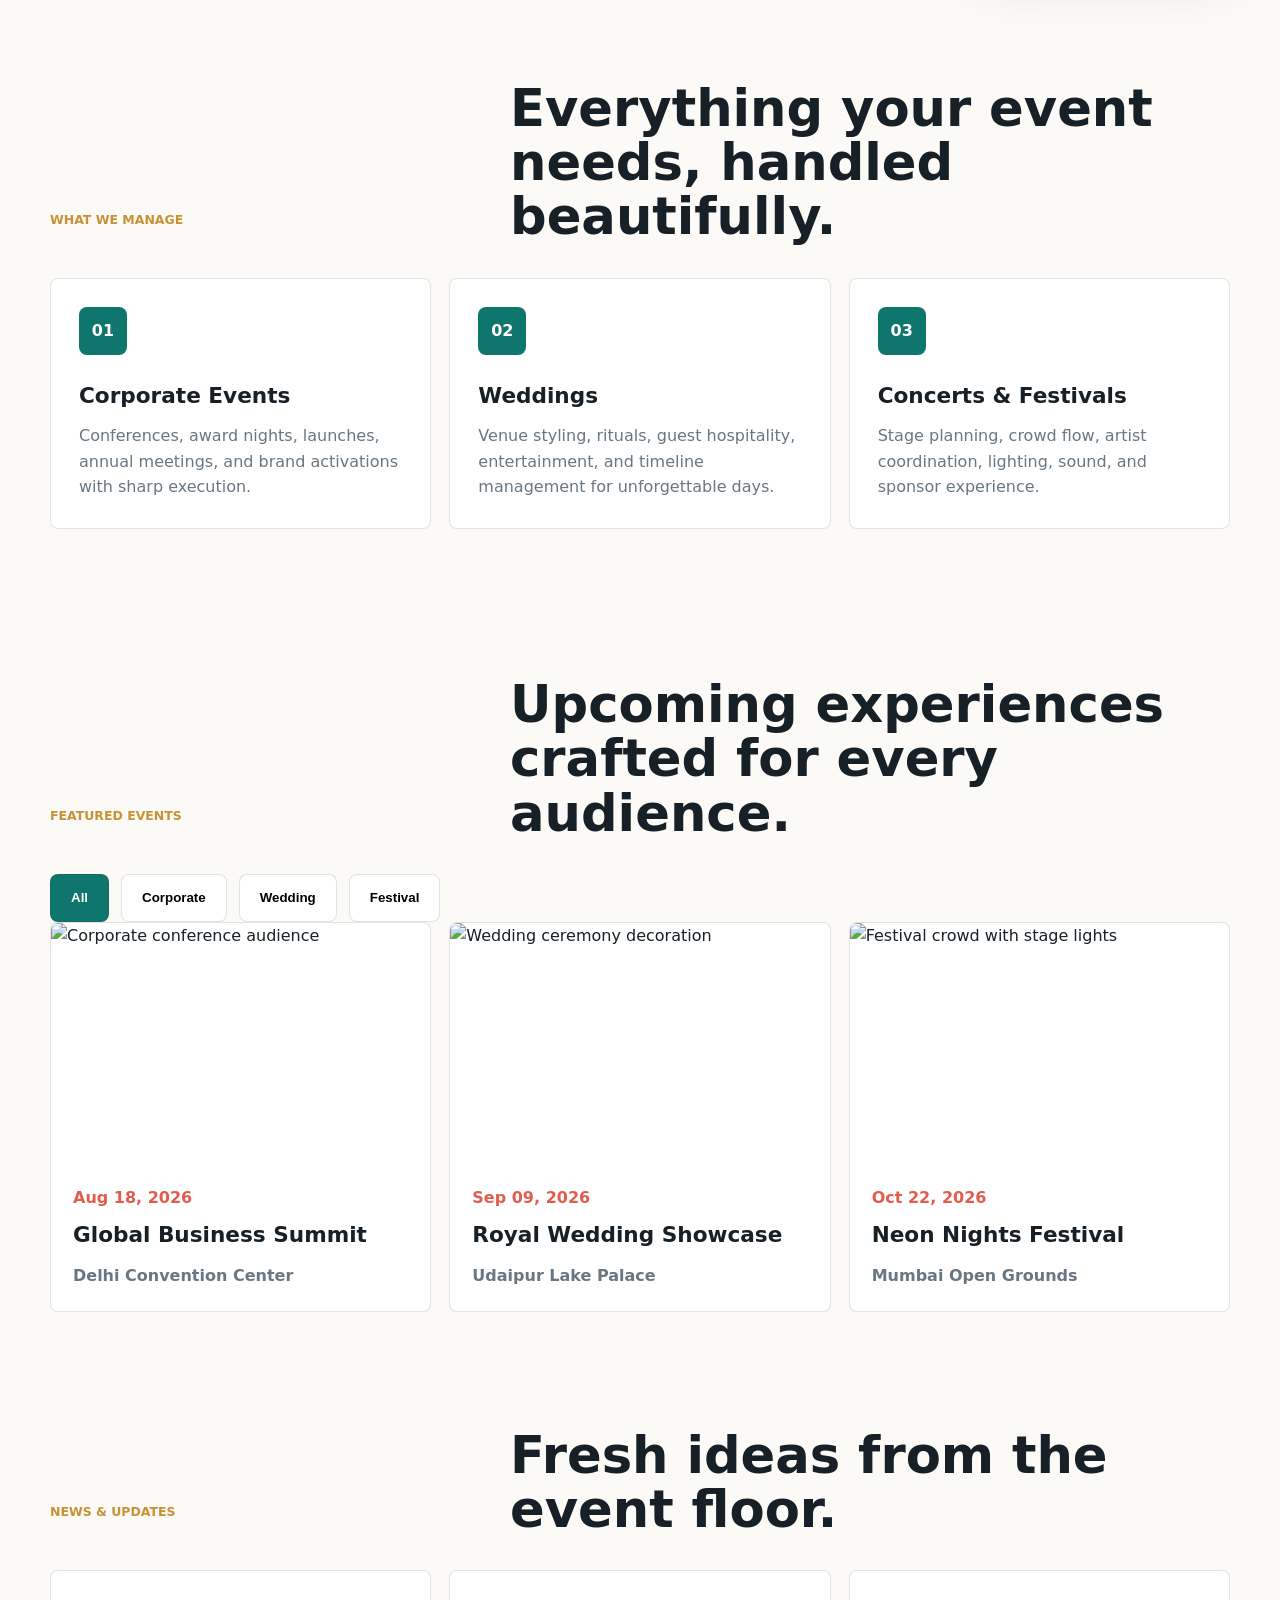
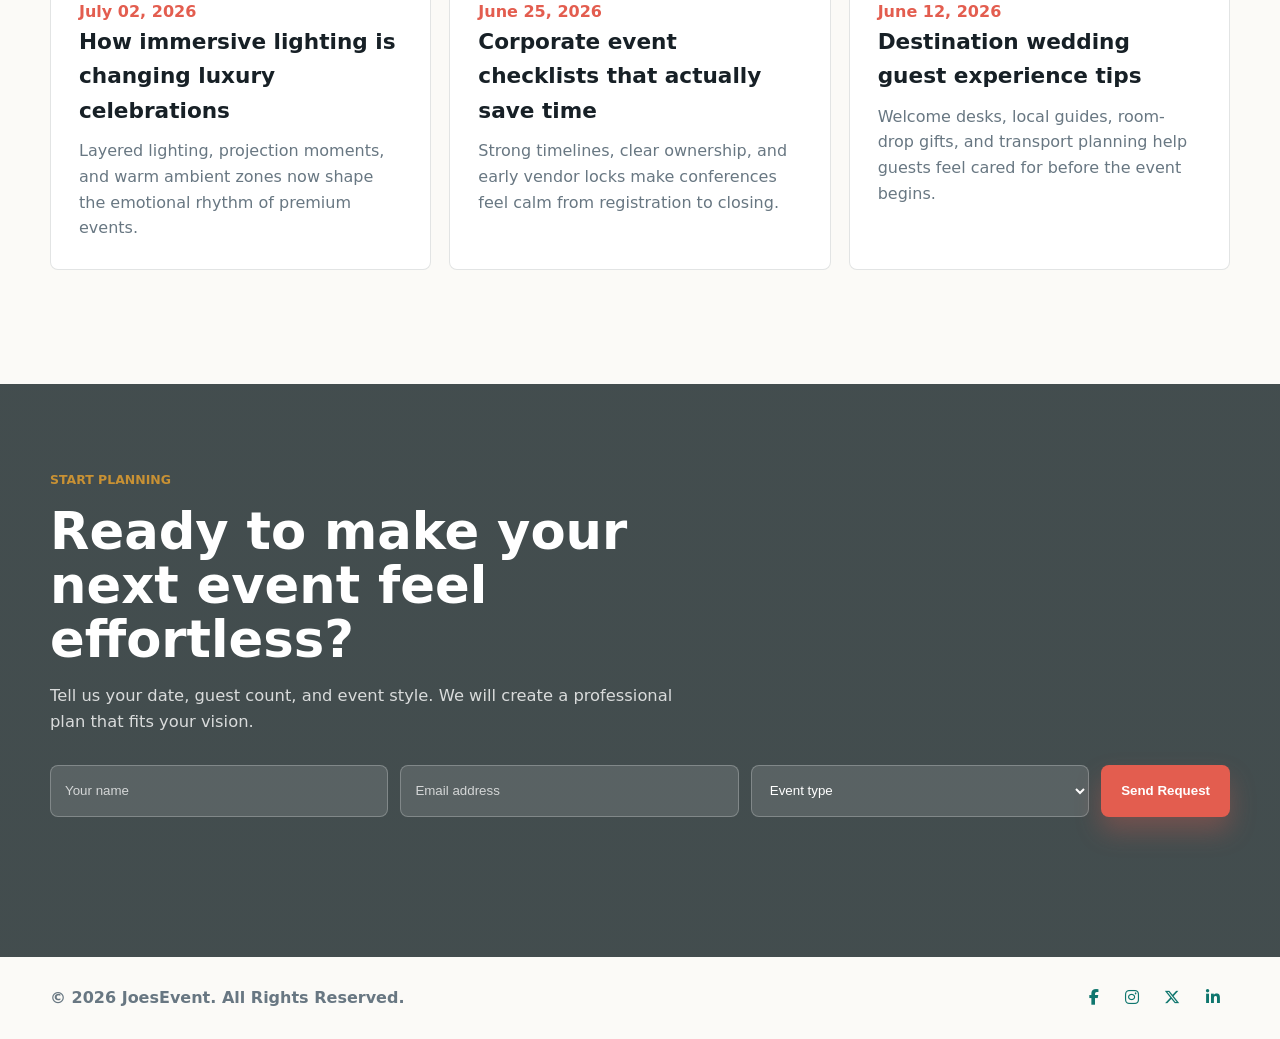
==== commit 562c8225: "add new page event" ====
--- a/index.html
+++ b/index.html
@@ -1,219 +1,239 @@
 <!DOCTYPE html>
 <html lang="en">
-  <head>
-    <meta charset="UTF-8" />
-    <meta name="viewport" content="width=device-width, initial-scale=1.0" />
-    <title>JoesEvent | Professional Event Management</title>
-    <meta
-      name="description"
-      content="JoesEvent is a polished event management website for corporate events, weddings, concerts, festivals, and private celebrations."
-    />
-    <link rel="preconnect" href="https://images.unsplash.com" />
-    <link rel="stylesheet" href="styles.css" />
-  </head>
-  <body>
-    <header class="site-header" id="top">
-      <nav class="navbar" aria-label="Main navigation">
-        <a class="brand" href="#home" aria-label="JoesEvent home">
-          <span ><img class="brand-mark" src="./images/logo.png" >   </span>
-          <span>JoesEvent</span>
-        </a>
-
-        <button class="menu-toggle" type="button" aria-label="Open menu" aria-expanded="false">
-          <span></span>
-          <span></span>
-          <span></span>
-        </button>
-
-        <div class="nav-links">
-          <a href="#home">Home</a>
-          <a href="#about">About</a>
-          <a href="#events">Events</a>
-          <a href="#updates">Updates</a>
-          <a href="#contact">Contact</a>
+
+<head>
+  <meta charset="UTF-8" />
+  <meta name="viewport" content="width=device-width, initial-scale=1.0" />
+  <title>JoesEvent</title>
+  <meta name="description"
+    content="JoesEvent is a polished event management website for corporate events, weddings, concerts, festivals, and private celebrations." />
+  <link rel="preconnect" href="https://images.unsplash.com" />
+  <link rel="stylesheet" href="./styles.css" />
+  <link rel="icon" type="image/png" href="./images/logo.png" />
+  <link rel="stylesheet" href="https://cdnjs.cloudflare.com/ajax/libs/font-awesome/6.7.2/css/all.min.css">
+
+</head>
+
+<body>
+  <header class="site-header" id="top">
+    <nav class="navbar" aria-label="Main navigation">
+      <a class="brand" href="#home" aria-label="JoesEvent home">
+        <span><img class="brand-mark" src="./images/logo.png"> </span>
+        <span>JoesEvent</span>
+      </a>
+
+      <button class="menu-toggle" type="button" aria-label="Open menu" aria-expanded="false">
+        <span></span>
+        <span></span>
+        <span></span>
+      </button>
+
+      <div class="nav-links">
+        <a href="#home">Home</a>
+        <a href="#about">About</a>
+        <a href="./events.html">Events</a>
+        <a href="#updates">Updates</a>
+        <a href="#contact">Contact</a>
+        
+
+      </div>
+    </nav>
+  </header>
+
+  <main>
+    <section class="hero" id="home">
+      <div class="hero-bg" role="img" aria-label="Elegant event hall with lighting and guests"></div>
+      <div class="hero-overlay"></div>
+      <div class="hero-content reveal">
+        <p class="eyebrow">Premium Event Management</p>
+        <h1>Plan unforgettable events with elegance, energy, and zero stress.</h1>
+        <p class="hero-copy">
+          From corporate summits to luxury weddings, JoesEvent designs smooth, stylish experiences that keep every guest
+          engaged.
+        </p>
+        <div class="hero-actions">
+          <a class="btn primary" href="#events">Explore Events</a>
+          <a class="btn secondary" href="#contact">Book Consultation</a>
         </div>
-      </nav>
-    </header>
-
-    <main>
-      <section class="hero" id="home">
-        <div class="hero-bg" role="img" aria-label="Elegant event hall with lighting and guests"></div>
-        <div class="hero-overlay"></div>
-        <div class="hero-content reveal">
-          <p class="eyebrow">Premium Event Management</p>
-          <h1>Plan unforgettable events with elegance, energy, and zero stress.</h1>
-          <p class="hero-copy">
-            From corporate summits to luxury weddings, JoesEvent designs smooth, stylish experiences that keep every guest engaged.
+      </div>
+    </section>
+
+    <section class="stats" aria-label="JoesEvent achievements">
+      <div class="stat reveal">
+        <strong data-count="420">0</strong>
+        <span>Events Delivered</span>
+      </div>
+      <div class="stat reveal">
+        <strong data-count="38">0</strong>
+        <span>Cities Covered</span>
+      </div>
+      <div class="stat reveal">
+        <strong data-count="96">0</strong>
+        <span>Client Satisfaction</span>
+      </div>
+      <div class="stat reveal">
+        <strong data-count="12">0</strong>
+        <span>Years Experience</span>
+      </div>
+    </section>
+
+    <section class="section about" id="about">
+      <div class="section-text reveal">
+        <p class="eyebrow">About Us</p>
+        <h2>Creative planning with professional control.</h2>
+        <p>
+          We manage every detail: theme development, vendor coordination, guest flow, stage production, hospitality, and
+          live-day operations.
+          Our team brings calm execution and fresh ideas to every celebration.
+        </p>
+        <div class="feature-list">
+          <span>Luxury styling</span>
+          <span>Smart budgeting</span>
+          <span>Trusted vendors</span>
+          <span>Live event support</span>
+        </div>
+      </div>
+      <div class="image-stack reveal">
+        <img src="https://images.unsplash.com/photo-1511795409834-ef04bbd61622?auto=format&fit=crop&w=900&q=80"
+          alt="Decorated banquet event table" />
+        <img src="https://images.unsplash.com/photo-1505236858219-8359eb29e329?auto=format&fit=crop&w=720&q=80"
+          alt="Concert audience with lights" />
+      </div>
+    </section>
+
+    <section class="section services">
+      <div class="section-heading reveal">
+        <p class="eyebrow">What We Manage</p>
+        <h2>Everything your event needs, handled beautifully.</h2>
+      </div>
+      <div class="service-grid">
+        <article class="service-card reveal">
+          <span class="service-icon">01</span>
+          <h3>Corporate Events</h3>
+          <p>Conferences, award nights, launches, annual meetings, and brand activations with sharp execution.</p>
+        </article>
+        <article class="service-card reveal">
+          <span class="service-icon">02</span>
+          <h3>Weddings</h3>
+          <p>Venue styling, rituals, guest hospitality, entertainment, and timeline management for unforgettable days.
           </p>
-          <div class="hero-actions">
-            <a class="btn primary" href="#events">Explore Events</a>
-            <a class="btn secondary" href="#contact">Book Consultation</a>
+        </article>
+        <article class="service-card reveal">
+          <span class="service-icon">03</span>
+          <h3>Concerts & Festivals</h3>
+          <p>Stage planning, crowd flow, artist coordination, lighting, sound, and sponsor experience.</p>
+        </article>
+      </div>
+    </section>
+
+    <section class="section events" id="events">
+      <div class="section-heading reveal">
+        <p class="eyebrow">Featured Events</p>
+        <h2>Upcoming experiences crafted for every audience.</h2>
+      </div>
+
+      <div class="filters reveal" aria-label="Event filters">
+        <button class="filter active" type="button" data-filter="all">All</button>
+        <button class="filter" type="button" data-filter="corporate">Corporate</button>
+        <button class="filter" type="button" data-filter="wedding">Wedding</button>
+        <button class="filter" type="button" data-filter="festival">Festival</button>
+      </div>
+
+      <div class="event-grid">
+        <article class="event-card reveal" data-category="corporate">
+          <img src="https://images.unsplash.com/photo-1540575467063-178a50c2df87?auto=format&fit=crop&w=800&q=80"
+            alt="Corporate conference audience" />
+          <div>
+            <p>Aug 18, 2026</p>
+            <h3>Global Business Summit</h3>
+            <span>Delhi Convention Center</span>
           </div>
-        </div>
-      </section>
-
-      <section class="stats" aria-label="JoesEvent achievements">
-        <div class="stat reveal">
-          <strong data-count="420">0</strong>
-          <span>Events Delivered</span>
-        </div>
-        <div class="stat reveal">
-          <strong data-count="38">0</strong>
-          <span>Cities Covered</span>
-        </div>
-        <div class="stat reveal">
-          <strong data-count="96">0</strong>
-          <span>Client Satisfaction</span>
-        </div>
-        <div class="stat reveal">
-          <strong data-count="12">0</strong>
-          <span>Years Experience</span>
-        </div>
-      </section>
-
-      <section class="section about" id="about">
-        <div class="section-text reveal">
-          <p class="eyebrow">About Us</p>
-          <h2>Creative planning with professional control.</h2>
-          <p>
-            We manage every detail: theme development, vendor coordination, guest flow, stage production, hospitality, and live-day operations.
-            Our team brings calm execution and fresh ideas to every celebration.
-          </p>
-          <div class="feature-list">
-            <span>Luxury styling</span>
-            <span>Smart budgeting</span>
-            <span>Trusted vendors</span>
-            <span>Live event support</span>
+        </article>
+        <article class="event-card reveal" data-category="wedding">
+          <img src="https://images.unsplash.com/photo-1523438885200-e635ba2c371e?auto=format&fit=crop&w=800&q=80"
+            alt="Wedding ceremony decoration" />
+          <div>
+            <p>Sep 09, 2026</p>
+            <h3>Royal Wedding Showcase</h3>
+            <span>Udaipur Lake Palace</span>
           </div>
-        </div>
-        <div class="image-stack reveal">
-          <img
-            src="https://images.unsplash.com/photo-1511795409834-ef04bbd61622?auto=format&fit=crop&w=900&q=80"
-            alt="Decorated banquet event table"
-          />
-          <img
-            src="https://images.unsplash.com/photo-1505236858219-8359eb29e329?auto=format&fit=crop&w=720&q=80"
-            alt="Concert audience with lights"
-          />
-        </div>
-      </section>
-
-      <section class="section services">
-        <div class="section-heading reveal">
-          <p class="eyebrow">What We Manage</p>
-          <h2>Everything your event needs, handled beautifully.</h2>
-        </div>
-        <div class="service-grid">
-          <article class="service-card reveal">
-            <span class="service-icon">01</span>
-            <h3>Corporate Events</h3>
-            <p>Conferences, award nights, launches, annual meetings, and brand activations with sharp execution.</p>
-          </article>
-          <article class="service-card reveal">
-            <span class="service-icon">02</span>
-            <h3>Weddings</h3>
-            <p>Venue styling, rituals, guest hospitality, entertainment, and timeline management for unforgettable days.</p>
-          </article>
-          <article class="service-card reveal">
-            <span class="service-icon">03</span>
-            <h3>Concerts & Festivals</h3>
-            <p>Stage planning, crowd flow, artist coordination, lighting, sound, and sponsor experience.</p>
-          </article>
-        </div>
-      </section>
-
-      <section class="section events" id="events">
-        <div class="section-heading reveal">
-          <p class="eyebrow">Featured Events</p>
-          <h2>Upcoming experiences crafted for every audience.</h2>
-        </div>
-
-        <div class="filters reveal" aria-label="Event filters">
-          <button class="filter active" type="button" data-filter="all">All</button>
-          <button class="filter" type="button" data-filter="corporate">Corporate</button>
-          <button class="filter" type="button" data-filter="wedding">Wedding</button>
-          <button class="filter" type="button" data-filter="festival">Festival</button>
-        </div>
-
-        <div class="event-grid">
-          <article class="event-card reveal" data-category="corporate">
-            <img src="https://images.unsplash.com/photo-1540575467063-178a50c2df87?auto=format&fit=crop&w=800&q=80" alt="Corporate conference audience" />
-            <div>
-              <p>Aug 18, 2026</p>
-              <h3>Global Business Summit</h3>
-              <span>Delhi Convention Center</span>
-            </div>
-          </article>
-          <article class="event-card reveal" data-category="wedding">
-            <img src="https://images.unsplash.com/photo-1523438885200-e635ba2c371e?auto=format&fit=crop&w=800&q=80" alt="Wedding ceremony decoration" />
-            <div>
-              <p>Sep 09, 2026</p>
-              <h3>Royal Wedding Showcase</h3>
-              <span>Udaipur Lake Palace</span>
-            </div>
-          </article>
-          <article class="event-card reveal" data-category="festival">
-            <img src="https://images.unsplash.com/photo-1492684223066-81342ee5ff30?auto=format&fit=crop&w=800&q=80" alt="Festival crowd with stage lights" />
-            <div>
-              <p>Oct 22, 2026</p>
-              <h3>Neon Nights Festival</h3>
-              <span>Mumbai Open Grounds</span>
-            </div>
-          </article>
-        </div>
-      </section>
-
-      <section class="section updates" id="updates">
-        <div class="section-heading reveal">
-          <p class="eyebrow">News & Updates</p>
-          <h2>Fresh ideas from the event floor.</h2>
-        </div>
-        <div class="update-grid">
-          <article class="update-card reveal">
-            <time datetime="2026-07-02">July 02, 2026</time>
-            <h3>How immersive lighting is changing luxury celebrations</h3>
-            <p>Layered lighting, projection moments, and warm ambient zones now shape the emotional rhythm of premium events.</p>
-          </article>
-          <article class="update-card reveal">
-            <time datetime="2026-06-25">June 25, 2026</time>
-            <h3>Corporate event checklists that actually save time</h3>
-            <p>Strong timelines, clear ownership, and early vendor locks make conferences feel calm from registration to closing.</p>
-          </article>
-          <article class="update-card reveal">
-            <time datetime="2026-06-12">June 12, 2026</time>
-            <h3>Destination wedding guest experience tips</h3>
-            <p>Welcome desks, local guides, room-drop gifts, and transport planning help guests feel cared for before the event begins.</p>
-          </article>
-        </div>
-      </section>
-
-      <section class="cta" id="contact">
-        <div class="cta-content reveal">
-          <p class="eyebrow">Start Planning</p>
-          <h2>Ready to make your next event feel effortless?</h2>
-          <p>Tell us your date, guest count, and event style. We will create a professional plan that fits your vision.</p>
-          <form class="contact-form">
-            <input type="text" name="name" placeholder="Your name" aria-label="Your name" required />
-            <input type="email" name="email" placeholder="Email address" aria-label="Email address" required />
-            <select name="eventType" aria-label="Event type" required>
-              <option value="">Event type</option>
-              <option>Corporate</option>
-              <option>Wedding</option>
-              <option>Festival</option>
-              <option>Private Party</option>
-            </select>
-            <button class="btn primary" type="submit">Send Request</button>
-          </form>
-          <p class="form-status" role="status" aria-live="polite"></p>
-        </div>
-      </section>
-    </main>
-
-    <footer class="site-footer">
-      <p>&copy; 2026 JoesEvent. Professional Event Management.</p>
-      <a href="#top">Back to top</a>
-    </footer>
-
-    <script src="script.js"></script>
-  </body>
-</html>
+        </article>
+        <article class="event-card reveal" data-category="festival">
+          <img src="https://images.unsplash.com/photo-1492684223066-81342ee5ff30?auto=format&fit=crop&w=800&q=80"
+            alt="Festival crowd with stage lights" />
+          <div>
+            <p>Oct 22, 2026</p>
+            <h3>Neon Nights Festival</h3>
+            <span>Mumbai Open Grounds</span>
+          </div>
+        </article>
+      </div>
+    </section>
+
+    <section class="section updates" id="updates">
+      <div class="section-heading reveal">
+        <p class="eyebrow">News & Updates</p>
+        <h2>Fresh ideas from the event floor.</h2>
+      </div>
+      <div class="update-grid">
+        <article class="update-card reveal">
+          <time datetime="2026-07-02">July 02, 2026</time>
+          <h3>How immersive lighting is changing luxury celebrations</h3>
+          <p>Layered lighting, projection moments, and warm ambient zones now shape the emotional rhythm of premium
+            events.</p>
+        </article>
+        <article class="update-card reveal">
+          <time datetime="2026-06-25">June 25, 2026</time>
+          <h3>Corporate event checklists that actually save time</h3>
+          <p>Strong timelines, clear ownership, and early vendor locks make conferences feel calm from registration to
+            closing.</p>
+        </article>
+        <article class="update-card reveal">
+          <time datetime="2026-06-12">June 12, 2026</time>
+          <h3>Destination wedding guest experience tips</h3>
+          <p>Welcome desks, local guides, room-drop gifts, and transport planning help guests feel cared for before the
+            event begins.</p>
+        </article>
+      </div>
+    </section>
+
+    <section class="cta" id="contact">
+      <div class="cta-content reveal">
+        <p class="eyebrow">Start Planning</p>
+        <h2>Ready to make your next event feel effortless?</h2>
+        <p>Tell us your date, guest count, and event style. We will create a professional plan that fits your vision.
+        </p>
+        <form class="contact-form">
+          <input type="text" name="name" placeholder="Your name" aria-label="Your name" required />
+          <input type="email" name="email" placeholder="Email address" aria-label="Email address" required />
+          <select name="eventType" aria-label="Event type" required>
+            <option value="">Event type</option>
+            <option>Corporate</option>
+            <option>Wedding</option>
+            <option>Festival</option>
+            <option>Private Party</option>
+          </select>
+          <button class="btn primary" type="submit">Send Request</button>
+        </form>
+        <p class="form-status" role="status" aria-live="polite"></p>
+      </div>
+    </section>
+  </main>
+
+
+  <footer class="site-footer">
+    <p>© 2026 JoesEvent. All Rights Reserved.</p>
+
+    <div class="social-icons">
+      <a href="#"><i class="fab fa-facebook-f"></i></a>
+      <a href="#"><i class="fab fa-instagram"></i></a>
+      <a href="#"><i class="fab fa-x-twitter"></i></a>
+      <a href="#"><i class="fab fa-linkedin-in"></i></a>
+    </div>
+  </footer>
+
+
+  <script src="script.js"></script>
+</body>
+
+</html>
--- a/styles.css
+++ b/styles.css
@@ -469,6 +469,9 @@
   margin-top: 14px;
   font-weight: 800;
 }
+/* ==========================================
+FOOTER
+========================================== */
 
 .site-footer {
   width: min(1180px, calc(100% - 32px));
@@ -484,6 +487,8 @@
 
 .site-footer a {
   color: var(--teal);
+  margin: 10px;
+
 }
 
 .reveal {
